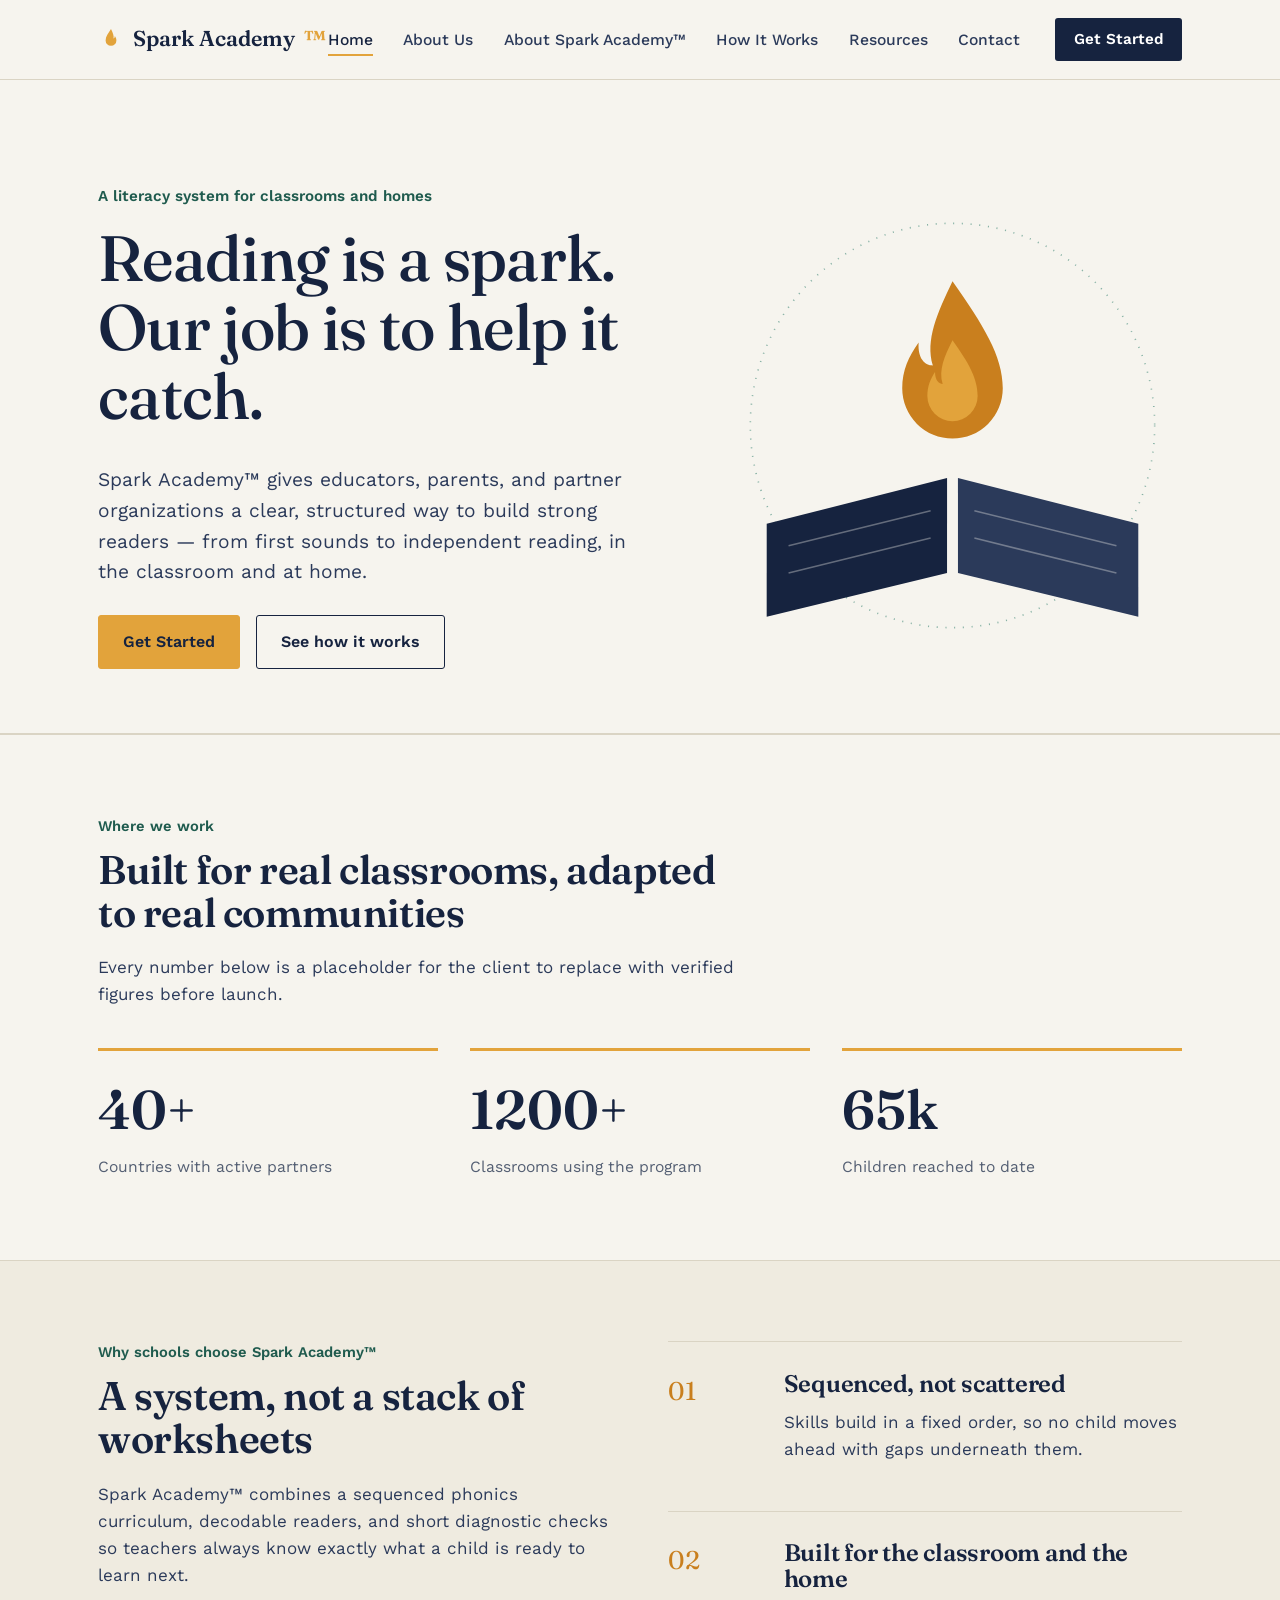
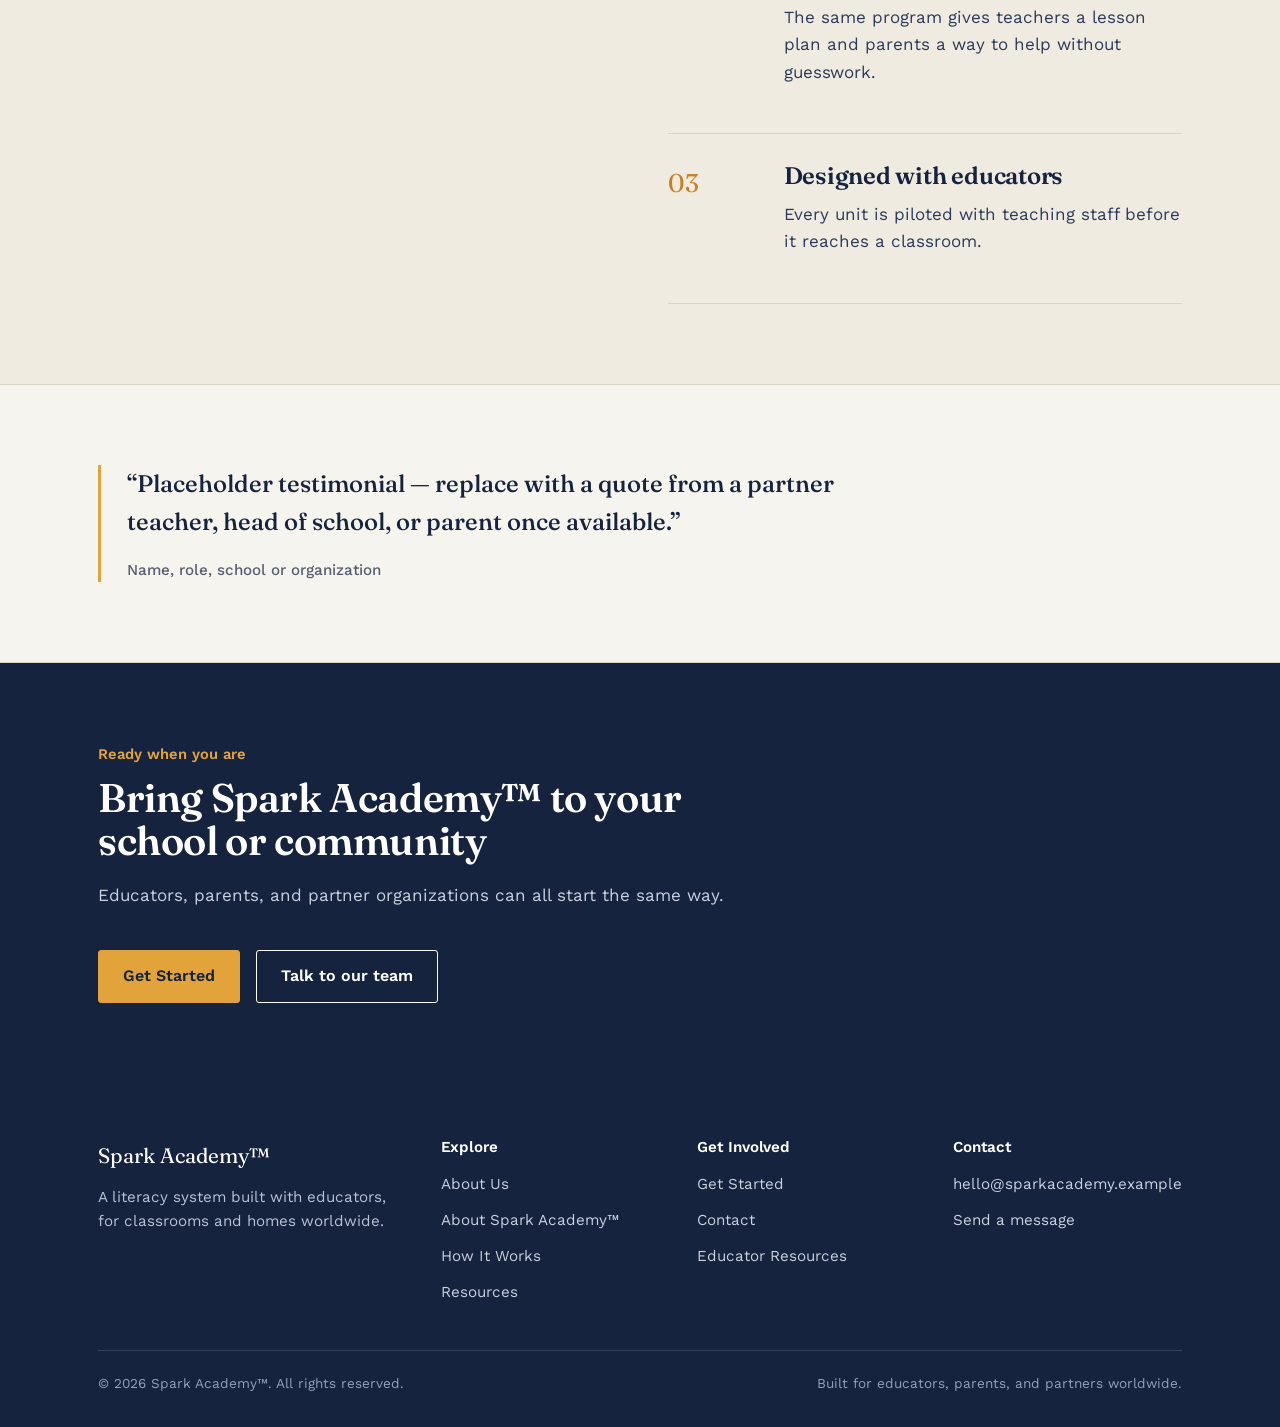
==== index.html @ d20a32d0 "Initial build: Spark Academy marketing site (7 pages, static HTML/CSS/JS)" ====
<!doctype html>
<html lang="en">
<head>
<meta charset="UTF-8">
<meta name="viewport" content="width=device-width, initial-scale=1.0">
<title>Home · Spark Academy™</title>
<meta name="description" content="Spark Academy is a literacy system for classrooms and homes, built with educators for children worldwide.">
<link rel="preconnect" href="https://fonts.googleapis.com">
<link rel="preconnect" href="https://fonts.gstatic.com" crossorigin>
<link href="https://fonts.googleapis.com/css2?family=Fraunces:ital,wght@0,400;0,500;0,600;1,500&family=Work+Sans:wght@400;500;600;700&display=swap" rel="stylesheet">
<link rel="stylesheet" href="style.css">
</head>
<body>
<a class="skip-link" href="#main">Skip to content</a>
<header class="site-header">
  <div class="nav-row">
    <a class="brand" href="index.html">
      <svg class="mark" viewBox="0 0 26 26" fill="none" xmlns="http://www.w3.org/2000/svg" aria-hidden="true">
<path d="M13 3c-2.6 4-5.4 7.6-5.4 11.4a5.4 5.4 0 0 0 10.8 0c0-1.7-.7-3-1.6-4.3.1 1.6-.7 2.3-1.3 2.3.6-2.6-.6-5.4-2.5-9.4z" fill="#E2A33B"/>
</svg>
      Spark Academy<span aria-hidden="true" style="color:var(--spark)">™</span>
    </a>
    <div class="nav-inner">
      <ul class="nav-links">
        <li><a href="index.html" aria-current="page">Home</a></li>
        <li><a href="about-us.html">About Us</a></li>
        <li><a href="about-spark-academy.html">About Spark Academy™</a></li>
        <li><a href="how-it-works.html">How It Works</a></li>
        <li><a href="resources.html">Resources</a></li>
        <li><a href="contact.html">Contact</a></li>
      </ul>
      <a class="nav-cta" href="get-started.html">Get Started</a>
    </div>
    <button class="nav-toggle" aria-label="Toggle menu" aria-expanded="false"><span></span><span></span><span></span></button>
  </div>
</header>
<main id="main">

<section class="hero">
  <div class="wrap">
    <div>
      <span class="hero-eyebrow">A literacy system for classrooms and homes</span>
      <h1>Reading is a spark.<br>Our job is to help it catch.</h1>
      <p class="lede">Spark Academy&trade; gives educators, parents, and partner organizations a clear, structured way to build strong readers &mdash; from first sounds to independent reading, in the classroom and at home.</p>
      <div class="hero-actions">
        <a class="btn btn-primary" href="get-started.html">Get Started</a>
        <a class="btn btn-outline" href="how-it-works.html">See how it works</a>
      </div>
    </div>
    <div class="hero-art"><svg viewBox="0 0 420 420" xmlns="http://www.w3.org/2000/svg" role="img" aria-labelledby="heroArtTitle">
<title id="heroArtTitle">Illustration of a flame rising from an open book</title>
<circle cx="210" cy="210" r="185" fill="none" stroke="#2E7D6B" stroke-width="1.5" stroke-dasharray="1 7" opacity="0.55"/>
<path d="M40 300 L205 258 L205 345 L40 385 Z" fill="#16233F"/>
<path d="M380 300 L215 258 L215 345 L380 385 Z" fill="#2B3A5A"/>
<line x1="210" y1="252" x2="210" y2="350" stroke="#F6F4EE" stroke-width="2"/>
<path d="M60 320 L190 288" stroke="#F6F4EE" stroke-width="1.5" opacity="0.35"/>
<path d="M60 345 L190 313" stroke="#F6F4EE" stroke-width="1.5" opacity="0.35"/>
<path d="M360 320 L230 288" stroke="#F6F4EE" stroke-width="1.5" opacity="0.35"/>
<path d="M360 345 L230 313" stroke="#F6F4EE" stroke-width="1.5" opacity="0.35"/>
<path d="M210 78c28 40 46 68 46 98a46 46 0 0 1-92 0c0-17 6-29 15-42-1 15 6 21 13 21-7-23 4-48 18-77z" fill="#C97F1E"/>
<path d="M210 132c15 21 23 35 23 51a23 23 0 0 1-46 0c0-9 3-16 7-22 0 8 4 11 7 11-4-13 2-26 9-40z" fill="#E2A33B"/>
</svg></div>
  </div>
</section>

<section class="divider-top">
  <div class="wrap">
    <div class="section-head">
      <span class="section-label">Where we work</span>
      <h2>Built for real classrooms, adapted to real communities</h2>
      <p>Every number below is a placeholder for the client to replace with verified figures before launch.</p>
    </div>
    <div class="stat-row">
      <div class="stat"><span class="num" data-count-to="40" data-suffix="+">0</span><span class="label">Countries with active partners</span></div>
      <div class="stat"><span class="num" data-count-to="1200" data-suffix="+">0</span><span class="label">Classrooms using the program</span></div>
      <div class="stat"><span class="num" data-count-to="65" data-suffix="k">0</span><span class="label">Children reached to date</span></div>
    </div>
  </div>
</section>

<section class="divider-top tone-raised">
  <div class="wrap grid-2">
    <div>
      <span class="section-label">Why schools choose Spark Academy&trade;</span>
      <h2>A system, not a stack of worksheets</h2>
      <p>Spark Academy&trade; combines a sequenced phonics curriculum, decodable readers, and short diagnostic checks so teachers always know exactly what a child is ready to learn next.</p>
    </div>
    <div class="feature-list">
      <div class="feature-row">
        <span class="num">01</span>
        <div><h3>Sequenced, not scattered</h3><p>Skills build in a fixed order, so no child moves ahead with gaps underneath them.</p></div>
      </div>
      <div class="feature-row">
        <span class="num">02</span>
        <div><h3>Built for the classroom and the home</h3><p>The same program gives teachers a lesson plan and parents a way to help without guesswork.</p></div>
      </div>
      <div class="feature-row">
        <span class="num">03</span>
        <div><h3>Designed with educators</h3><p>Every unit is piloted with teaching staff before it reaches a classroom.</p></div>
      </div>
    </div>
  </div>
</section>

<section class="divider-top">
  <div class="wrap">
    <blockquote class="pull-quote">
      &ldquo;Placeholder testimonial &mdash; replace with a quote from a partner teacher, head of school, or parent once available.&rdquo;
      <cite>Name, role, school or organization</cite>
    </blockquote>
  </div>
</section>

<section class="divider-top tone-ink">
  <div class="wrap">
    <div class="section-head">
      <span class="section-label">Ready when you are</span>
      <h2>Bring Spark Academy&trade; to your school or community</h2>
      <p>Educators, parents, and partner organizations can all start the same way.</p>
    </div>
    <div class="hero-actions">
      <a class="btn btn-primary" href="get-started.html">Get Started</a>
      <a class="btn btn-outline" style="border-color:#fff;color:#fff;" href="contact.html">Talk to our team</a>
    </div>
  </div>
</section>

</main>
<footer class="site-footer">
  <div class="wrap">
    <div class="footer-grid">
      <div>
        <span class="footer-brand">Spark Academy&trade;</span>
        <p style="color:#B9C2D4; max-width: 32ch; font-size:0.95rem;">A literacy system built with educators, for classrooms and homes worldwide.</p>
      </div>
      <div>
        <h4>Explore</h4>
        <ul>
          <li><a href="about-us.html">About Us</a></li>
          <li><a href="about-spark-academy.html">About Spark Academy&trade;</a></li>
          <li><a href="how-it-works.html">How It Works</a></li>
          <li><a href="resources.html">Resources</a></li>
        </ul>
      </div>
      <div>
        <h4>Get Involved</h4>
        <ul>
          <li><a href="get-started.html">Get Started</a></li>
          <li><a href="contact.html">Contact</a></li>
          <li><a href="resources.html">Educator Resources</a></li>
        </ul>
      </div>
      <div>
        <h4>Contact</h4>
        <ul>
          <li><a href="mailto:hello@sparkacademy.example">hello@sparkacademy.example</a></li>
          <li><a href="contact.html">Send a message</a></li>
        </ul>
      </div>
    </div>
    <div class="footer-bottom">
      <span>&copy; 2026 Spark Academy&trade;. All rights reserved.</span>
      <span>Built for educators, parents, and partners worldwide.</span>
    </div>
  </div>
</footer>
<script src="script.js"></script>
</body>
</html>
---- style.css ----
/* ============================================================
   Spark Academy — Design tokens
   ============================================================ */
:root{
  --ink: #16233F;
  --ink-soft: #2B3A5A;
  --paper: #F6F4EE;
  --paper-raised: #EFEBE0;
  --spark: #E2A33B;
  --spark-deep: #C97F1E;
  --growth: #2E7D6B;
  --growth-deep: #1F5B4E;
  --line: #DAD4C4;
  --muted: #545F73;
  --white: #FFFFFF;

  --font-display: "Fraunces", "Iowan Old Style", Georgia, serif;
  --font-body: "Work Sans", "Segoe UI", Arial, sans-serif;

  --measure: 62ch;
  --gutter: clamp(1.25rem, 4vw, 3rem);
}

*, *::before, *::after{ box-sizing: border-box; }
html{ scroll-behavior: smooth; }
@media (prefers-reduced-motion: reduce){
  html{ scroll-behavior: auto; }
  *{ animation-duration: 0.001ms !important; animation-iteration-count: 1 !important; transition-duration: 0.001ms !important; }
}

body{
  margin: 0;
  background: var(--paper);
  color: var(--ink);
  font-family: var(--font-body);
  font-size: 17px;
  line-height: 1.6;
  -webkit-font-smoothing: antialiased;
}

h1, h2, h3, h4{
  font-family: var(--font-display);
  color: var(--ink);
  line-height: 1.08;
  margin: 0 0 0.5em;
  font-weight: 600;
  letter-spacing: -0.01em;
}

h1{ font-size: clamp(2.4rem, 5vw, 4rem); font-weight: 500; }
h2{ font-size: clamp(1.7rem, 3.2vw, 2.5rem); }
h3{ font-size: clamp(1.2rem, 2vw, 1.5rem); }

p{ margin: 0 0 1.1em; max-width: var(--measure); color: var(--ink-soft); }
p.lede{ font-size: 1.2rem; color: var(--ink-soft); max-width: 46ch; }

a{ color: var(--growth-deep); text-decoration-thickness: 1px; text-underline-offset: 3px; }
a:hover{ color: var(--spark-deep); }

img, svg{ max-width: 100%; display: block; }

.wrap{
  max-width: 1180px;
  margin: 0 auto;
  padding-left: var(--gutter);
  padding-right: var(--gutter);
}

/* ---------- skip link ---------- */
.skip-link{
  position: absolute; left: -999px; top: 0; background: var(--ink); color: var(--white);
  padding: 0.75em 1.25em; z-index: 200; border-radius: 0 0 6px 0;
}
.skip-link:focus{ left: 0; }

/* ---------- focus visibility ---------- */
a:focus-visible, button:focus-visible, input:focus-visible, textarea:focus-visible, select:focus-visible{
  outline: 2px solid var(--spark-deep);
  outline-offset: 3px;
}

/* ============================================================
   Header / nav
   ============================================================ */
.site-header{
  position: sticky; top: 0; z-index: 100;
  background: var(--paper);
  border-bottom: 1px solid var(--line);
}
.nav-row{
  display: flex; align-items: center; justify-content: space-between;
  padding: 1.1rem var(--gutter);
  max-width: 1180px; margin: 0 auto;
}
.brand{
  display: flex; align-items: center; gap: 0.55rem;
  font-family: var(--font-display); font-size: 1.35rem; font-weight: 600;
  color: var(--ink); text-decoration: none;
}
.brand:hover{ color: var(--ink); }
.brand .mark{ width: 26px; height: 26px; flex: none; }

.nav-links{
  display: flex; gap: 1.9rem; list-style: none; margin: 0; padding: 0;
}
.nav-links a{
  color: var(--ink-soft); text-decoration: none; font-size: 0.98rem; font-weight: 500;
  padding: 0.3rem 0; border-bottom: 2px solid transparent;
}
.nav-links a:hover, .nav-links a[aria-current="page"]{
  color: var(--ink); border-bottom-color: var(--spark);
}

.nav-cta{
  display: inline-flex; align-items: center; gap: 0.5rem;
  background: var(--ink); color: var(--white); text-decoration: none;
  padding: 0.6rem 1.15rem; border-radius: 3px; font-size: 0.95rem; font-weight: 600;
  white-space: nowrap;
}
.nav-cta:hover{ background: var(--spark-deep); color: var(--white); }

.nav-toggle{
  display: none; background: none; border: 1px solid var(--line); border-radius: 4px;
  width: 42px; height: 38px; cursor: pointer; padding: 0;
}
.nav-toggle span{ display: block; width: 20px; height: 2px; background: var(--ink); margin: 4px auto; }

.nav-inner{ display: flex; align-items: center; gap: 2.2rem; }

@media (max-width: 860px){
  .nav-links{
    position: absolute; top: 100%; left: 0; right: 0; background: var(--paper);
    flex-direction: column; gap: 0; border-bottom: 1px solid var(--line);
    max-height: 0; overflow: hidden; transition: max-height 0.25s ease;
  }
  .nav-links.open{ max-height: 420px; }
  .nav-links li{ width: 100%; }
  .nav-links a{ display: block; padding: 0.9rem var(--gutter); border-bottom: 1px solid var(--line); }
  .nav-inner{ position: static; }
  .nav-cta{ display: none; }
  .nav-toggle{ display: block; }
}

/* ============================================================
   Hero
   ============================================================ */
.hero{
  padding: clamp(3rem, 8vw, 6.5rem) 0 clamp(2.5rem, 6vw, 4rem);
  border-bottom: 1px solid var(--line);
}
.hero .wrap{
  display: grid; grid-template-columns: 1.1fr 0.9fr; gap: clamp(2rem, 5vw, 4rem); align-items: center;
}
.hero-eyebrow{
  font-family: var(--font-body); font-size: 0.95rem; font-weight: 600; color: var(--growth-deep);
  margin-bottom: 0.9rem; display: inline-block;
}
.hero h1{ margin-bottom: 0.55em; }
.hero .lede{ margin-bottom: 1.7rem; }
.hero-actions{ display: flex; gap: 1rem; flex-wrap: wrap; }

.btn{
  display: inline-flex; align-items: center; gap: 0.5rem;
  padding: 0.8rem 1.5rem; border-radius: 3px; font-weight: 600; font-size: 1rem;
  text-decoration: none; border: 1.5px solid transparent; cursor: pointer; font-family: var(--font-body);
}
.btn-primary{ background: var(--spark); color: var(--ink); border-color: var(--spark); }
.btn-primary:hover{ background: var(--spark-deep); border-color: var(--spark-deep); color: var(--white); }
.btn-outline{ background: transparent; color: var(--ink); border-color: var(--ink); }
.btn-outline:hover{ background: var(--ink); color: var(--white); }
.btn-light{ background: var(--white); color: var(--ink); border-color: var(--white); }

.hero-art{ position: relative; }
.hero-art svg{ width: 100%; height: auto; }

@media (max-width: 900px){
  .hero .wrap{ grid-template-columns: 1fr; }
  .hero-art{ order: -1; max-width: 320px; margin: 0 auto; }
}

/* ============================================================
   Sections
   ============================================================ */
section{ padding: clamp(3rem, 7vw, 5rem) 0; }
section.divider-top{ border-top: 1px solid var(--line); }
section.tone-ink{ background: var(--ink); color: var(--white); }
section.tone-ink h2, section.tone-ink h3{ color: var(--white); }
section.tone-ink p{ color: #C9D0DE; }
section.tone-raised{ background: var(--paper-raised); }

.section-head{ margin-bottom: 2.5rem; max-width: 640px; }
.section-label{
  font-size: 0.92rem; font-weight: 600; color: var(--growth-deep); margin-bottom: 0.6rem; display: block;
}
.tone-ink .section-label{ color: var(--spark); }

.grid-2{ display: grid; grid-template-columns: 1fr 1fr; gap: clamp(2rem, 5vw, 3.5rem); }
.grid-3{ display: grid; grid-template-columns: repeat(3, 1fr); gap: clamp(1.6rem, 4vw, 2.5rem); }
.grid-4{ display: grid; grid-template-columns: repeat(4, 1fr); gap: clamp(1.4rem, 3vw, 2rem); }

@media (max-width: 900px){
  .grid-2, .grid-3, .grid-4{ grid-template-columns: 1fr; }
}
@media (max-width: 1000px) and (min-width: 901px){
  .grid-4{ grid-template-columns: repeat(2, 1fr); }
}

/* feature / value blocks — hairline separated, not card-soup */
.feature-list{ display: flex; flex-direction: column; }
.feature-row{
  display: grid; grid-template-columns: 90px 1fr; gap: 1.6rem;
  padding: 1.8rem 0; border-top: 1px solid var(--line);
}
.feature-row:last-child{ border-bottom: 1px solid var(--line); }
.feature-row .num{ font-family: var(--font-display); font-size: 1.6rem; color: var(--spark-deep); }
@media (max-width: 640px){ .feature-row{ grid-template-columns: 1fr; } }

/* stats */
.stat-row{ display: grid; grid-template-columns: repeat(3, 1fr); gap: 2rem; text-align: left; }
.stat{ border-top: 3px solid var(--spark); padding-top: 0.9rem; }
.stat .num{
  font-family: var(--font-display); font-size: clamp(2.3rem, 5vw, 3.4rem); color: var(--ink); display: block; font-weight: 600;
}
.tone-ink .stat .num{ color: var(--white); }
.stat .label{ color: var(--muted); font-size: 0.98rem; }
.tone-ink .stat .label{ color: #B9C2D4; }
@media (max-width: 720px){ .stat-row{ grid-template-columns: 1fr 1fr; } }

/* steps (How It Works — genuinely sequential) */
.steps{ counter-reset: step; display: flex; flex-direction: column; }
.step{
  display: grid; grid-template-columns: 64px 1fr; gap: 1.6rem;
  padding: 2.1rem 0; border-top: 1px solid var(--line); position: relative;
}
.step:last-child{ border-bottom: 1px solid var(--line); }
.step::before{
  counter-increment: step; content: counter(step);
  font-family: var(--font-display); font-size: 1.4rem; color: var(--white); background: var(--growth);
  width: 46px; height: 46px; border-radius: 50%; display: flex; align-items: center; justify-content: center;
}
@media (max-width: 640px){ .step{ grid-template-columns: 1fr; } .step::before{ margin-bottom: 0.4rem; } }

/* resource / card items (used sparingly, distinct shape not generic shadow-card) */
.resource-card{
  border: 1px solid var(--line); background: var(--white); padding: 1.8rem; border-radius: 2px;
  display: flex; flex-direction: column; gap: 0.7rem; height: 100%;
}
.resource-card .tag{
  font-size: 0.82rem; font-weight: 600; color: var(--growth-deep);
}
.resource-card h3{ margin-bottom: 0.2rem; }
.resource-card .meta{ color: var(--muted); font-size: 0.92rem; margin-top: auto; }

/* quote */
.pull-quote{
  border-left: 3px solid var(--spark); padding-left: 1.6rem; margin: 0;
  font-family: var(--font-display); font-size: 1.5rem; font-weight: 500; color: var(--ink);
  max-width: 46ch;
}
.pull-quote cite{ display: block; margin-top: 1rem; font-family: var(--font-body); font-style: normal; font-size: 0.95rem; color: var(--muted); }

/* forms */
form{ max-width: 620px; }
.field{ margin-bottom: 1.3rem; display: flex; flex-direction: column; gap: 0.4rem; }
.field label{ font-weight: 600; font-size: 0.95rem; }
.field .hint{ color: var(--muted); font-size: 0.86rem; }
input, textarea, select{
  font-family: var(--font-body); font-size: 1rem; padding: 0.75rem 0.9rem;
  border: 1.5px solid var(--line); border-radius: 3px; background: var(--white); color: var(--ink);
}
textarea{ resize: vertical; min-height: 120px; }
fieldset{ border: 1px solid var(--line); border-radius: 3px; padding: 1rem 1.2rem; margin: 0 0 1.3rem; }
fieldset legend{ font-weight: 600; padding: 0 0.4rem; }
.radio-row, .check-row{ display: flex; align-items: center; gap: 0.55rem; margin: 0.5rem 0; font-weight: 400; }
.radio-row input, .check-row input{ padding: 0; }
.form-note{ font-size: 0.88rem; color: var(--muted); margin-top: 0.5rem; }

/* footer */
.site-footer{ background: var(--ink); color: #C9D0DE; padding: 3.5rem 0 2rem; }
.footer-grid{ display: grid; grid-template-columns: 1.4fr 1fr 1fr 1fr; gap: 2.5rem; }
.footer-grid h4{ color: var(--white); font-family: var(--font-body); font-size: 0.95rem; margin-bottom: 0.9rem; }
.footer-grid ul{ list-style: none; margin: 0; padding: 0; display: flex; flex-direction: column; gap: 0.55rem; }
.footer-grid a{ color: #C9D0DE; text-decoration: none; font-size: 0.95rem; }
.footer-grid a:hover{ color: var(--spark); }
.footer-brand{ font-family: var(--font-display); font-size: 1.3rem; color: var(--white); margin-bottom: 0.8rem; display: block; }
.footer-bottom{
  border-top: 1px solid rgba(255,255,255,0.14); margin-top: 2.8rem; padding-top: 1.4rem;
  display: flex; justify-content: space-between; flex-wrap: wrap; gap: 0.8rem; font-size: 0.85rem; color: #93A0B8;
}
@media (max-width: 800px){ .footer-grid{ grid-template-columns: 1fr 1fr; } }

/* utility */
.center{ text-align: center; margin-left: auto; margin-right: auto; }
.mt-lg{ margin-top: 2.5rem; }
.visually-hidden{
  position: absolute; width: 1px; height: 1px; overflow: hidden; clip: rect(0 0 0 0); white-space: nowrap;
}
.tag-row{ display: flex; gap: 0.6rem; flex-wrap: wrap; margin-bottom: 1rem; }
.pill{
  font-size: 0.82rem; font-weight: 600; padding: 0.3rem 0.8rem; border: 1px solid var(--line);
  border-radius: 20px; color: var(--ink-soft);
}
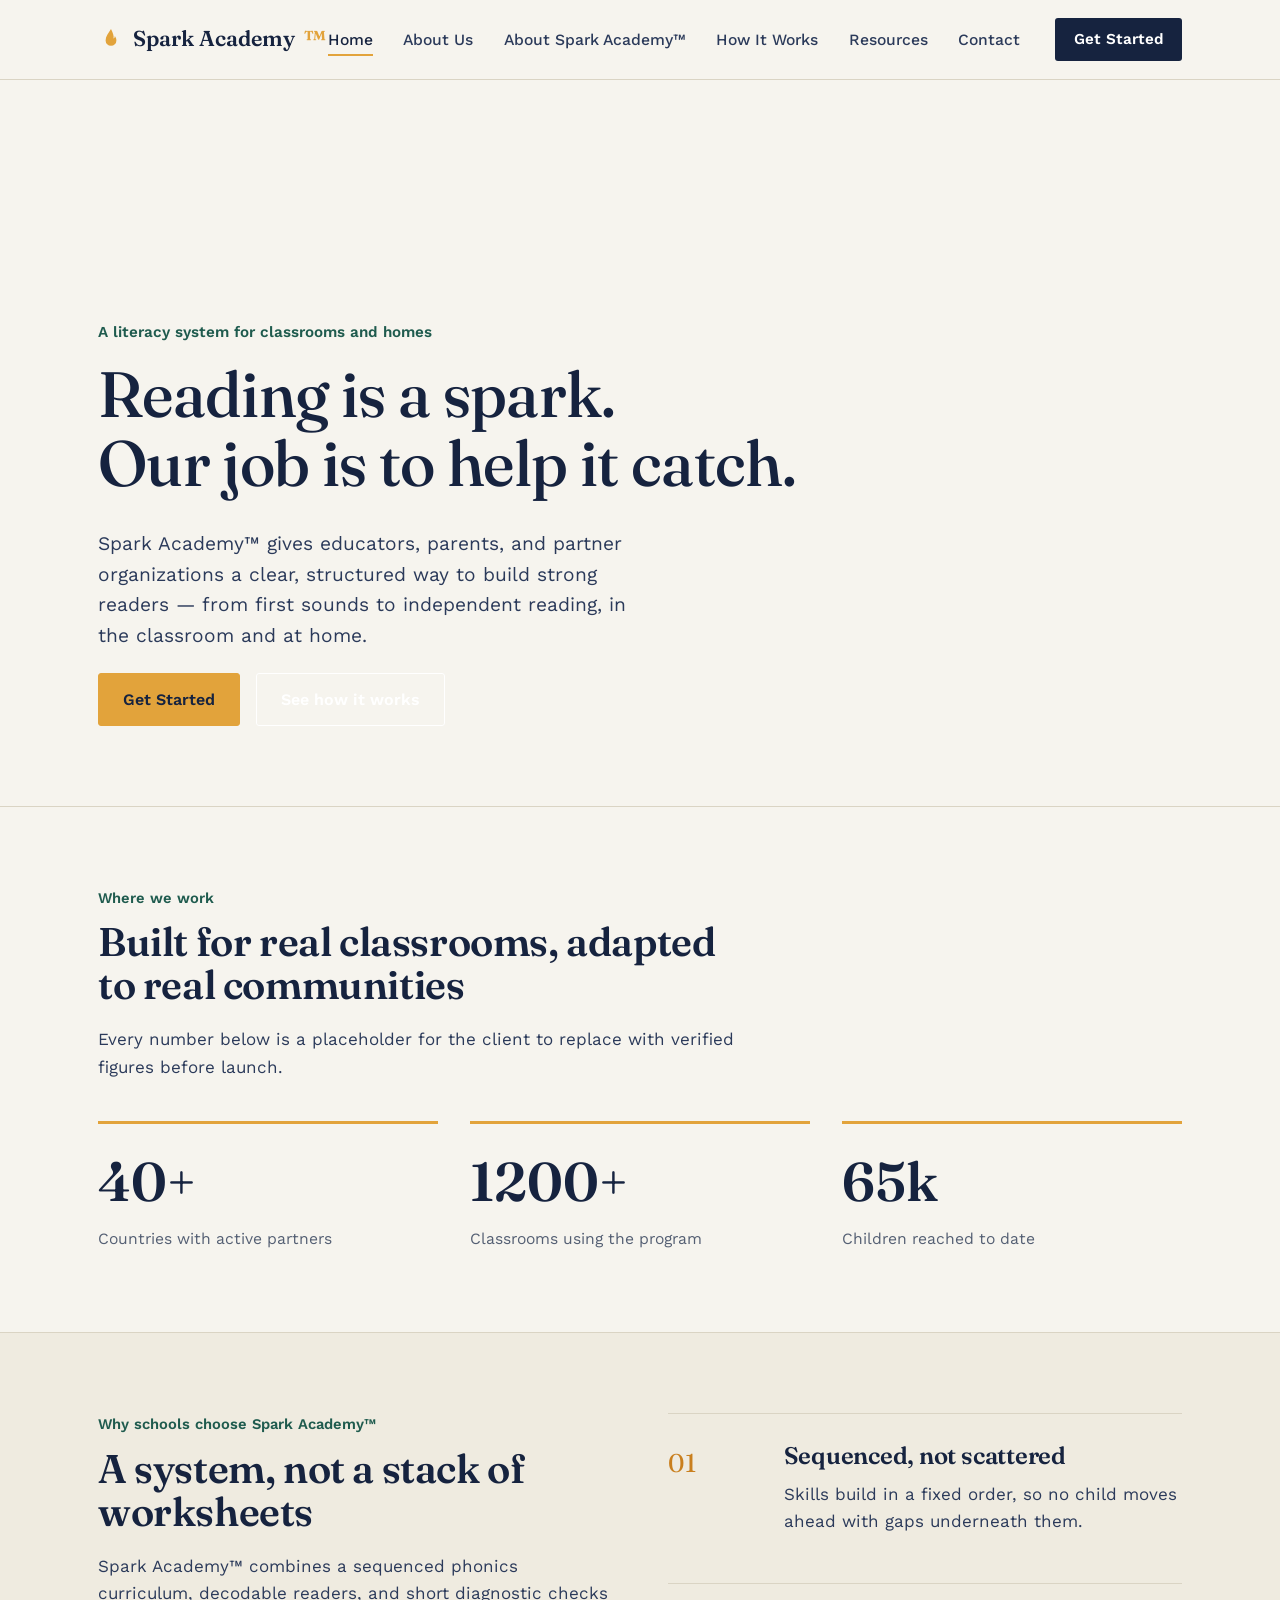
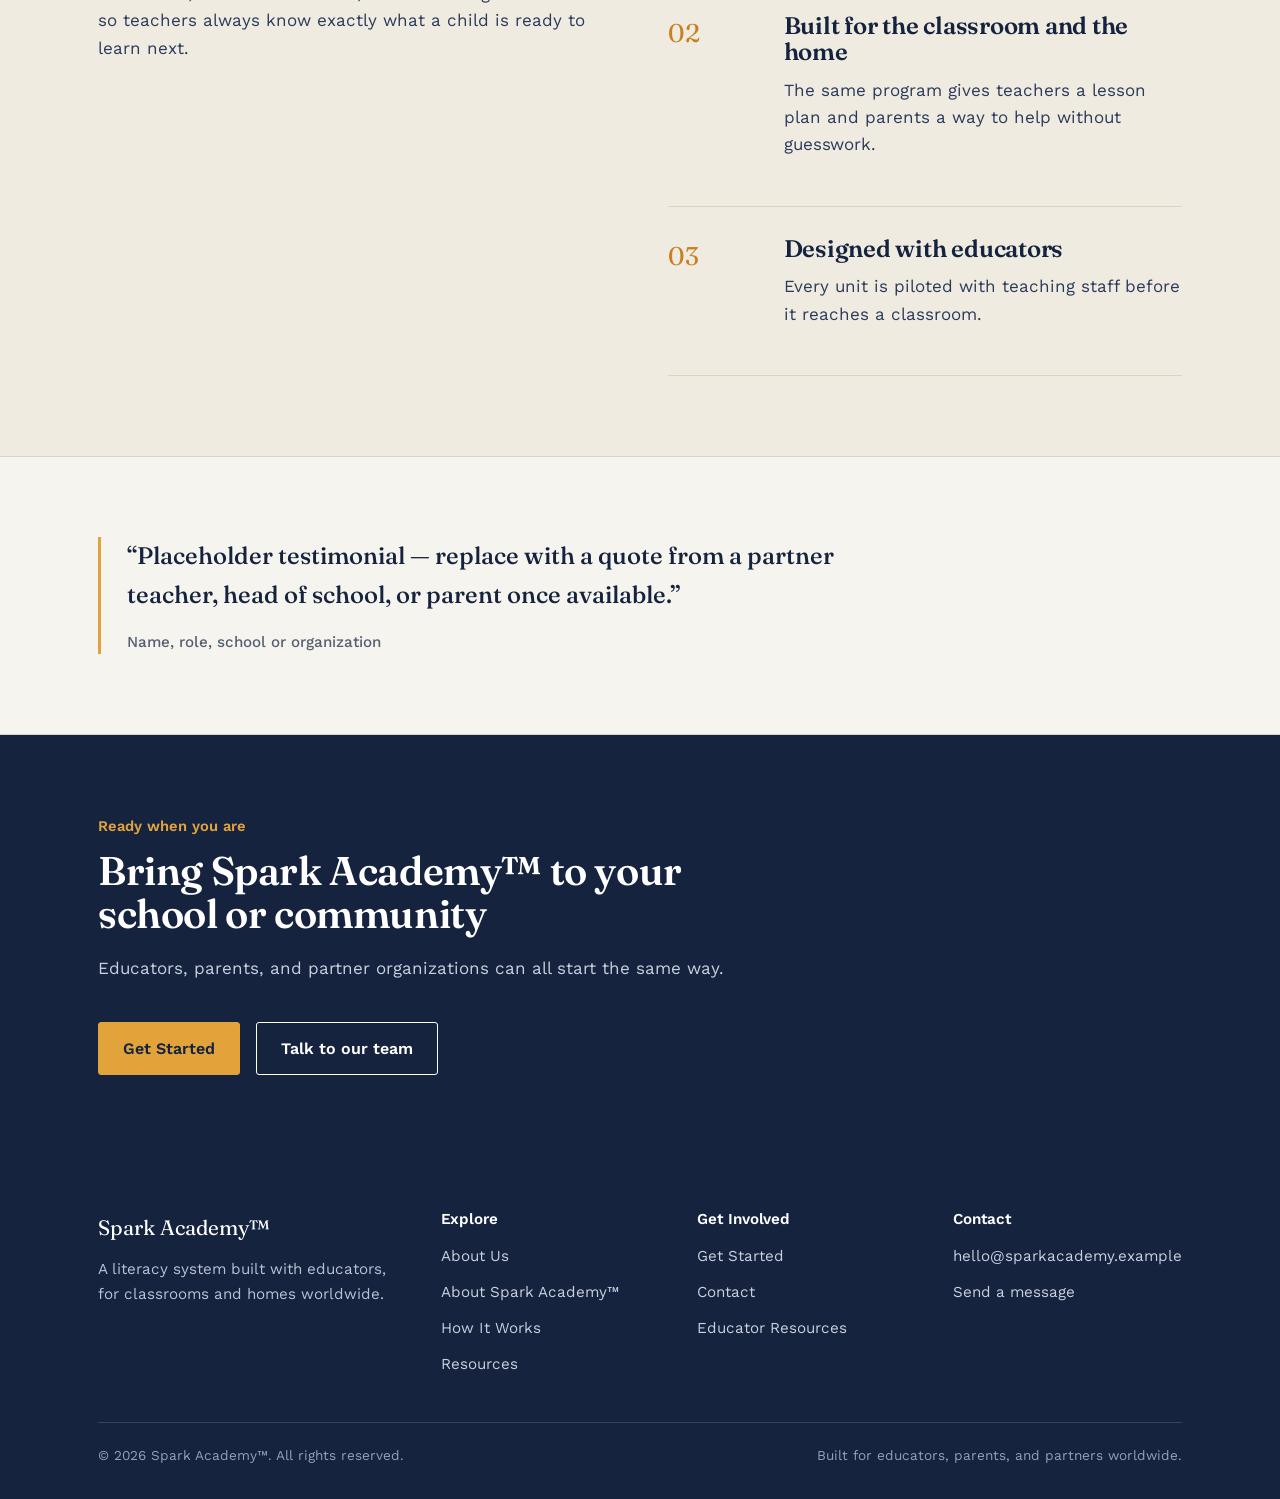
==== commit 271558ef: "Add video hero to homepage (autoplay, muted, looping)" ====
--- a/index.html
+++ b/index.html
@@ -36,30 +36,21 @@
 </header>
 <main id="main">
 
-<section class="hero">
+<section class="hero-video-section">
+  <video class="hero-video-bg" autoplay muted loop playsinline preload="auto" poster="hero-poster.jpg">
+    <source src="hero-video.mp4" type="video/mp4">
+  </video>
+  <div class="hero-video-overlay"></div>
   <div class="wrap">
-    <div>
+    <div class="hero-video-content">
       <span class="hero-eyebrow">A literacy system for classrooms and homes</span>
       <h1>Reading is a spark.<br>Our job is to help it catch.</h1>
       <p class="lede">Spark Academy&trade; gives educators, parents, and partner organizations a clear, structured way to build strong readers &mdash; from first sounds to independent reading, in the classroom and at home.</p>
       <div class="hero-actions">
         <a class="btn btn-primary" href="get-started.html">Get Started</a>
-        <a class="btn btn-outline" href="how-it-works.html">See how it works</a>
+        <a class="btn btn-outline" style="border-color:#fff;color:#fff;" href="how-it-works.html">See how it works</a>
       </div>
     </div>
-    <div class="hero-art"><svg viewBox="0 0 420 420" xmlns="http://www.w3.org/2000/svg" role="img" aria-labelledby="heroArtTitle">
-<title id="heroArtTitle">Illustration of a flame rising from an open book</title>
-<circle cx="210" cy="210" r="185" fill="none" stroke="#2E7D6B" stroke-width="1.5" stroke-dasharray="1 7" opacity="0.55"/>
-<path d="M40 300 L205 258 L205 345 L40 385 Z" fill="#16233F"/>
-<path d="M380 300 L215 258 L215 345 L380 385 Z" fill="#2B3A5A"/>
-<line x1="210" y1="252" x2="210" y2="350" stroke="#F6F4EE" stroke-width="2"/>
-<path d="M60 320 L190 288" stroke="#F6F4EE" stroke-width="1.5" opacity="0.35"/>
-<path d="M60 345 L190 313" stroke="#F6F4EE" stroke-width="1.5" opacity="0.35"/>
-<path d="M360 320 L230 288" stroke="#F6F4EE" stroke-width="1.5" opacity="0.35"/>
-<path d="M360 345 L230 313" stroke="#F6F4EE" stroke-width="1.5" opacity="0.35"/>
-<path d="M210 78c28 40 46 68 46 98a46 46 0 0 1-92 0c0-17 6-29 15-42-1 15 6 21 13 21-7-23 4-48 18-77z" fill="#C97F1E"/>
-<path d="M210 132c15 21 23 35 23 51a23 23 0 0 1-46 0c0-9 3-16 7-22 0 8 4 11 7 11-4-13 2-26 9-40z" fill="#E2A33B"/>
-</svg></div>
   </div>
 </section>
 
